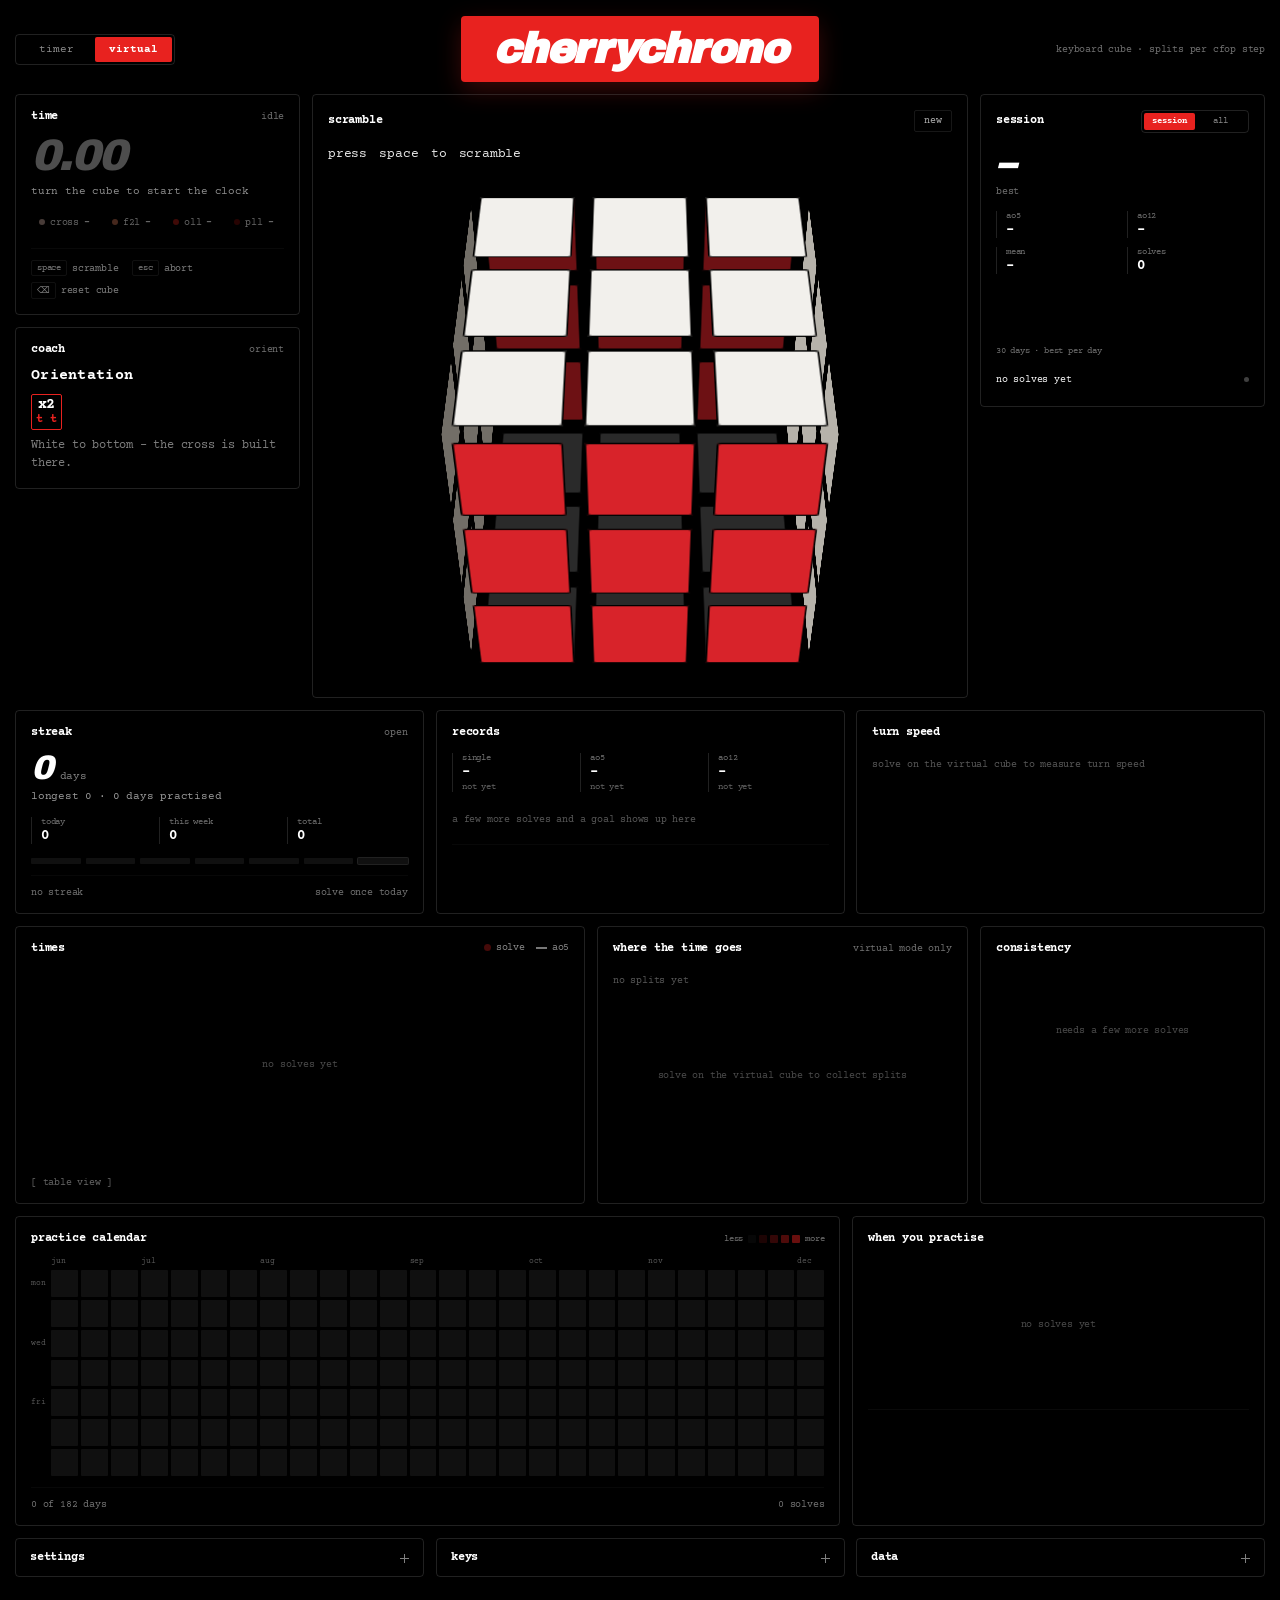
==== index.html @ 6064cbb6 "cherrychrono: timer mode, solve history and its own page Der Würfel wird zur eigenen Anwendung mit N" ====
<!DOCTYPE html>
<html lang="en">
<head>
<meta charset="utf-8">
<meta name="viewport" content="width=device-width, initial-scale=1, viewport-fit=cover">
<meta name="theme-color" content="#000000">
<meta name="apple-mobile-web-app-capable" content="yes">
<meta name="apple-mobile-web-app-status-bar-style" content="black-translucent">
<meta name="description" content="cherrychrono – a rubik's cube timer with a virtual cube, cfop splits and your solving history.">
<title>cherrychrono</title>

<!-- Roter Chip als Favicon: dasselbe Zeichen wie das Logo auf der Seite. -->
<link rel="icon" href="data:image/svg+xml,%3Csvg xmlns='http://www.w3.org/2000/svg' viewBox='0 0 32 32'%3E%3Crect width='32' height='32' rx='6' fill='%23e8221f'/%3E%3Ctext x='16' y='24' font-family='Arial Black,Arial' font-size='22' font-style='italic' font-weight='900' fill='%23fff' text-anchor='middle'%3Ec%3C/text%3E%3C/svg%3E">

<link rel="preconnect" href="https://fonts.googleapis.com">
<link rel="preconnect" href="https://fonts.gstatic.com" crossorigin>
<link href="https://fonts.googleapis.com/css2?family=Courier+Prime:wght@400;700&family=Archivo+Black&display=swap" rel="stylesheet">
<link rel="stylesheet" href="./cube.css">

<style>
  /*
   * Die Seite gibt nur Untergrund, Schrift und den Akzent vor – alles Weitere
   * bringt cube.css mit. Genau diese drei Werte erbt die App auch dort, wo sie
   * eingebettet läuft; sie ist deshalb hier nicht anders gebaut als dort.
   */
  html, body { margin: 0; padding: 0; min-height: 100%; }

  body {
    background: #000;
    color: #fff;
    font-family: 'Courier Prime', 'Courier New', Courier, monospace;
    font-size: 13px;
    letter-spacing: -0.2px;
    -webkit-font-smoothing: antialiased;
    --accent: #e8221f;
    display: flex;
    justify-content: center;
    padding: 16px 15px 40px;
  }

  #cherrychrono { width: min(1280px, 100%); }

  ::-webkit-scrollbar { width: 4px; height: 4px; }
  ::-webkit-scrollbar-track { background: transparent; }
  ::-webkit-scrollbar-thumb { background: #333; }
</style>
</head>
<body>
  <div id="cherrychrono"></div>

  <script type="module" src="./js/embed.js"></script>
  <script type="module">
    window.CubeApp.mount(document.getElementById('cherrychrono'));
  </script>
</body>
</html>
---- cube.css ----
/*
 * cube.css – Styles für cherrychrono, den eingebetteten Würfel-Timer.
 *
 * Die Bildsprache ist die des Dashboards und damit die von milxn.de: schwarz
 * oder weiss, Courier Prime, ein einziges Rot als Akzent, durchgehend
 * kleingeschriebene Beschriftungen, Zahlen in Archivo Black kursiv, und alles
 * sitzt in Tafeln mit einem Haarstrich als Rahmen. Bewegung gibt es reichlich,
 * aber nur beim Erscheinen und beim Wechsel – nichts zappelt dauerhaft.
 *
 * Alle Selektoren sind mit `cb-` präfixiert, alle Variablen mit `--cb-`.
 * Schriftfamilie und Textfarbe werden für den Fliesstext bewusst NICHT gesetzt,
 * sondern von der Seite geerbt.
 *
 * Wichtig ist die durchgehende Kette aus `transform-style: preserve-3d`:
 * .cb-scene → .cb-cube → .cb-cubie → .cb-facelet. Bricht sie an einer Stelle
 * ab, flacht der Browser die Kindelemente auf eine Ebene ab und der Würfel
 * zerfällt.
 *
 * --cb-cubie / --cb-half / --cb-size / --cb-body setzt cubeRenderer.js.
 * Die data-Attribute am .cb-app steuern das Aussehen (siehe embed.js):
 *   data-mode   = virtual | timer
 *   data-scheme = minimal | classic
 *   data-view   = solid | ghost | hints
 *   data-camera = angled | front
 *   data-theme  = dark | light   (gemessen, nicht eingestellt)
 *   data-state  = idle | scrambling | ready | holding | solving | solved
 */

.cb-app {
  --cb-scale: 1;
  --cb-hint-gap: 92px;   /* Abstand der versetzten Tafeln zur Würfelfläche */

  /*
   * Linien und Flächen als neutrales Grau mit Deckkraft statt als feste Farbe:
   * derselbe Wert trägt dadurch auf schwarzem wie auf weissem Grund, und die
   * einbettende Seite darf ihr Thema umschalten, ohne dass hier etwas nachzieht.
   */
  --cb-line: rgba(128, 128, 128, 0.26);
  --cb-line-soft: rgba(128, 128, 128, 0.14);
  --cb-fill: rgba(128, 128, 128, 0.12);
  --cb-bar: color-mix(in srgb, var(--cb-accent) 55%, transparent);

  --cb-display: 'Archivo Black', 'Arial Black', Impact, sans-serif;
  --cb-radius: 4px;      /* der Radius des Logo-Chips, überall derselbe */
  --cb-gap: 12px;

  text-align: left;
  user-select: none;

  /*
   * Bezug für die Abfragen weiter unten. Es zählt die Breite, die die
   * einbettende Seite hergibt – nicht die des Fensters. Derselbe Würfel steht
   * mal in einer schmalen Spalte und mal über die ganze Seite.
   */
  container-type: inline-size;
}

/*
 * Akzent und die Rampe der Abschnitte – cross · f2l · oll · pll, hell nach
 * dunkel. EINE Farbe in vier Stufen, weil die vier Abschnitte eine feste
 * Reihenfolge haben; vier verschiedene Farben würden behaupten, sie wären
 * gleichrangig.
 *
 * Je Untergrund eigene Stufen: die Rampe muss sich innerhalb ihrer vier
 * Schritte unterscheiden UND vom Grund abheben. Auf Schwarz geht das nach oben
 * (hell), auf Weiss nach unten (dunkel); dieselben vier Werte für beides gibt
 * es nicht. Welcher Fall vorliegt, misst embed.js an der geerbten Schriftfarbe.
 *
 * Der Tooltip steht ausserhalb von .cb-app (siehe unten) und braucht dieselben
 * Werte – deshalb hier gemeinsam, statt sie zweimal zu notieren.
 */
.cb-app, .cb-tip {
  --cb-accent: var(--accent, #e8221f);
  --cb-p0: #ffd6c9;
  --cb-p1: #fb8f68;
  --cb-p2: #e5231a;
  --cb-p3: #8a0d0a;
}

.cb-app[data-theme="light"], .cb-tip[data-theme="light"] {
  --cb-p0: #fca07f;
  --cb-p1: #ee4a2c;
  --cb-p2: #ab120d;
  --cb-p3: #4f0b09;

  /* Auf Weiss trägt dieselbe Deckkraft weniger – der Balken darf kräftiger. */
  --cb-bar: color-mix(in srgb, var(--cb-accent) 78%, transparent);
}

.cb-app *,
.cb-app *::before,
.cb-app *::after { box-sizing: border-box; }

/* ── Bewegung ───────────────────────────────────────────────────────────
 *
 * Zwei Sorten: Tafeln kippen beim Erscheinen einmal herein (gestaffelt über
 * `--i`), Daten wachsen aus der Grundlinie hoch. Beides läuft genau einmal.
 * Dauerhaft bewegt sich nur der Würfel im Leerlauf – und der ist das Motiv.
 */
@keyframes cbPanelIn {
  from { opacity: 0; transform: rotateX(-18deg) translateY(24px) scale(0.96); }
  to   { opacity: 1; transform: rotateX(0deg) translateY(0) scale(1); }
}
@keyframes cbFadeUp { from { opacity: 0; transform: translateY(8px); } to { opacity: 1; transform: none; } }
@keyframes cbRowIn  { from { opacity: 0; transform: translateX(-10px); } to { opacity: 1; transform: none; } }
@keyframes cbRise   { from { transform: scaleY(0); } to { transform: scaleY(1); } }
@keyframes cbDraw   { from { stroke-dashoffset: 1; } to { stroke-dashoffset: 0; } }
@keyframes cbPop    { 0% { transform: scale(1); } 35% { transform: scale(1.09); } 100% { transform: scale(1); } }
@keyframes cbPulse  { 0%, 100% { opacity: 1; } 50% { opacity: 0.45; } }
@keyframes cbFlash  { 0%, 100% { color: inherit; } 30% { color: var(--cb-accent); } }
@keyframes cbCheer {
  0%   { transform: rotateY(0deg) scale(1); }
  55%  { transform: rotateY(200deg) scale(1.06); }
  100% { transform: rotateY(360deg) scale(1); }
}
@keyframes cbFoldIn { from { opacity: 0; transform: translateY(-6px); } to { opacity: 1; transform: none; } }
@keyframes cbFloatLogo { 0%, 100% { transform: translateY(0); } 50% { transform: translateY(-6px); } }
@keyframes cbSpin { from { transform: rotateY(0deg); } to { transform: rotateY(360deg); } }

/* ── Tafeln ─────────────────────────────────────────────────────────── */

.cb-panel {
  border: 1px solid var(--cb-line);
  border-radius: var(--cb-radius);
  padding: 15px;
  min-width: 0;
  transform-style: preserve-3d;
  animation: cbPanelIn 0.5s cubic-bezier(0.2, 0.8, 0.2, 1) both;
  animation-delay: calc(var(--i, 0) * 60ms);
}

.cb-panel-head {
  display: flex;
  align-items: baseline;
  justify-content: space-between;
  gap: 10px;
  margin-bottom: 12px;
  text-transform: lowercase;
}

.cb-panel-head .h { font-size: 12px; font-weight: 700; }
.cb-panel-head .s { font-size: 10px; opacity: 0.45; text-align: right; }

.cb-grid { display: grid; gap: var(--cb-gap); }

/* ── Kopfzeile: Moduswahl ───────────────────────────────────────────── */

/*
 * Drei Bereiche: Umschalter links, Logo mittig, Notiz rechts. Als Raster mit
 * drei gleich breiten Spalten und nicht als `space-between`, denn nur so steht
 * das Logo in der MITTE DER SEITE und nicht in der Mitte des Restplatzes –
 * links und rechts sind verschieden breit.
 */
.cb-top {
  display: grid;
  grid-template-columns: 1fr auto 1fr;
  align-items: center;
  gap: 12px;
  margin-bottom: var(--cb-gap);
  animation: cbFadeUp 0.45s ease both;
}

.cb-top > .cb-switch { justify-self: start; }

.cb-top-meta {
  justify-self: end;
  text-align: right;
  font-size: 10px;
  opacity: 0.45;
  text-transform: lowercase;
}

/* ── Logo ───────────────────────────────────────────────────────────────
 *
 * Eins zu eins der Chip von milxn.de: dasselbe Rot, dieselbe Rundung, dasselbe
 * Schweben, dieselbe Neigung unter der Maus. Nur die Schriftgrösse darf
 * schrumpfen – "cherrychrono" ist gut doppelt so lang wie "milxn" und wäre
 * sonst auf dem Handy breiter als der Bildschirm.
 */
.cb-logo {
  justify-self: center;
  background: var(--cb-accent);
  border-radius: 4px;
  padding: 12px 32px;
  box-shadow: 0 8px 24px rgba(232, 34, 31, 0.25);
  transform-style: preserve-3d;
  perspective: 600px;
  transition: transform 0.15s ease-out;
  cursor: pointer;
  user-select: none;
  animation: cbFloatLogo 4.5s ease-in-out infinite;
}

.cb-logo span {
  display: inline-block;
  color: #ffffff;
  font-family: var(--cb-display);
  font-size: clamp(22px, 4.6cqw, 42px);
  font-weight: 900;
  font-style: italic;
  letter-spacing: -0.03em;
  line-height: 1;
  text-transform: lowercase;
}

/*
 * Schmal wandert das Logo in die erste Zeile und bekommt sie für sich – der
 * Umschalter darunter. Nebeneinander bliebe für den Chip so wenig Platz, dass
 * er auf Kleinstschrift schrumpfen müsste.
 */
@container (max-width: 520px) {
  .cb-top { grid-template-columns: 1fr 1fr; }
  .cb-logo { grid-column: 1 / -1; grid-row: 1; padding: 10px 22px; }
  .cb-top > .cb-switch { grid-row: 2; }
  .cb-top-meta { grid-row: 2; }
}

/*
 * Der Umschalter. Der rote Balken liegt HINTER den Beschriftungen und fährt
 * beim Wechsel hinüber – die Bewegung sagt, dass es zwei Zustände desselben
 * Schalters sind und nicht zwei Knöpfe.
 */
.cb-switch {
  position: relative;
  display: grid;
  grid-auto-flow: column;
  grid-auto-columns: 1fr;
  border: 1px solid var(--cb-line);
  border-radius: var(--cb-radius);
  padding: 2px;
  isolation: isolate;
}

.cb-switch::before {
  content: "";
  position: absolute;
  z-index: -1;
  top: 2px;
  bottom: 2px;
  left: 2px;
  width: calc(50% - 2px);
  background: var(--cb-accent);
  border-radius: 2px;
  transition: transform 0.28s cubic-bezier(0.2, 0.8, 0.2, 1);
}

.cb-app[data-mode="virtual"] .cb-switch[data-key="mode"]::before,
.cb-app[data-scope="all"]    .cb-switch[data-key="scope"]::before {
  transform: translateX(100%);
}

.cb-switch button {
  font: inherit;
  font-size: 11px;
  line-height: 1;
  padding: 7px 14px;
  background: none;
  border: 0;
  color: inherit;
  cursor: pointer;
  text-transform: lowercase;
  opacity: 0.55;
  transition: opacity 0.2s ease, color 0.2s ease;
}

.cb-switch button[aria-pressed="true"] {
  opacity: 1;
  font-weight: 700;
  color: #fff;
}

.cb-switch-sm button { font-size: 9px; padding: 4px 8px; }

/* ── Grundriss ──────────────────────────────────────────────────────────
 *
 * Drei Bausteine: Bühne (`cb-main`), Trainer und die Seitenspalte mit Zeiten.
 * Schmal stehen sie untereinander, breit nebeneinander – und der Trainer
 * wandert dabei von unten nach links, weil er beim Lösen neben dem Würfel
 * stehen muss und nicht darunter.
 */
.cb-layout {
  display: grid;
  gap: var(--cb-gap);
  grid-template-columns: minmax(0, 1fr);
  grid-template-areas: "time" "main" "coach" "side";
}

.cb-timecard { grid-area: time; }
.cb-main  { grid-area: main; display: flex; flex-direction: column; }
.cb-side  { grid-area: side; }
.cb-coach { grid-area: coach; }

/*
 * Ab hier steht links die Spalte, auf die man beim Lösen schaut – Zeit oben,
 * Trainer darunter, Zahlen unten –, und rechts die Bühne über die volle Höhe.
 */
@container (min-width: 700px) {
  .cb-layout {
    grid-template-columns: minmax(230px, 1fr) minmax(0, 2fr);
    grid-template-areas:
      "time  main"
      "coach main"
      "side  main";
    grid-template-rows: auto auto 1fr;
    align-items: start;
  }
}

@container (min-width: 1040px) {
  .cb-layout {
    grid-template-columns: minmax(230px, 1fr) minmax(0, 2.3fr) minmax(240px, 1fr);
    grid-template-areas:
      "time  main side"
      "coach main side";
    grid-template-rows: auto 1fr;
  }
}

/*
 * Ohne Trainer bekommt die Zeit den Platz: im Timer-Modus ist sie das Motiv der
 * Seite, der Würfel darunter nur noch Vorschau des Scrambles.
 */
.cb-app[data-mode="timer"] .cb-layout,
.cb-app[data-coach="off"] .cb-layout {
  grid-template-columns: minmax(0, 1fr);
  grid-template-areas: "time" "main" "side";
}

@container (min-width: 700px) {
  .cb-app[data-mode="timer"] .cb-layout,
  .cb-app[data-coach="off"] .cb-layout {
    grid-template-columns: minmax(0, 2.4fr) minmax(240px, 1fr);
    grid-template-areas:
      "time side"
      "main side";
    grid-template-rows: auto 1fr;
  }
}

/* ── Diagramme und Klappbereiche ────────────────────────────────────── */

.cb-cards, .cb-charts, .cb-lower, .cb-folds { margin-top: var(--cb-gap); }

/* Wie die Dreierreihe auf dem Dashboard: umbrechen statt schrumpfen. */
.cb-cards { grid-template-columns: repeat(auto-fit, minmax(290px, 1fr)); }

@container (min-width: 620px) {
  .cb-charts { grid-template-columns: 1fr 1fr; }
  .cb-charts > :first-child { grid-column: 1 / -1; }
  .cb-lower  { grid-template-columns: 2fr 1fr; }
  .cb-folds  { grid-template-columns: repeat(3, 1fr); align-items: start; }
}

@container (min-width: 1040px) {
  .cb-charts { grid-template-columns: 2fr 1.3fr 1fr; }
  .cb-charts > :first-child { grid-column: auto; }
}

/* ── Scramble ───────────────────────────────────────────────────────── */

.cb-scramble {
  font-size: 13px;
  line-height: 1.6;
  word-spacing: 0.35em;
  min-height: 2.6em;
  opacity: 0.9;
}

/* Beim Mischen tritt der Scramble zurück – er gilt ja noch nicht. */
.cb-app[data-state="scrambling"] .cb-scramble { opacity: 0.4; }

.cb-mini {
  font: inherit;
  font-size: 10px;
  line-height: 1;
  padding: 5px 9px;
  background: transparent;
  color: inherit;
  border: 1px solid var(--cb-line);
  border-radius: 2px;
  cursor: pointer;
  text-transform: lowercase;
  opacity: 0.7;
  transition: opacity 0.15s ease, border-color 0.15s ease, color 0.15s ease, transform 0.15s ease;
}

.cb-mini:hover { opacity: 1; color: var(--cb-accent); border-color: var(--cb-accent); }
.cb-mini:active { transform: translateY(1px); }
.cb-mini[aria-pressed="true"] {
  background: var(--cb-accent);
  border-color: var(--cb-accent);
  color: #fff;
  opacity: 1;
}
.cb-mini.cb-danger:hover { color: #fff; background: var(--cb-accent); }
.cb-mini[data-armed] { background: var(--cb-accent); border-color: var(--cb-accent); color: #fff; opacity: 1; }

/* ── Die Zeit ───────────────────────────────────────────────────────────
 *
 * Die Anzeigefläche der Stoppuhr. Im Timer-Modus ist sie das Motiv der Seite
 * und entsprechend gross; im Virtual-Modus steht der Würfel im Mittelpunkt und
 * die Zahl tritt zurück.
 */
/* Die Karte ist im Timer-Modus zugleich die Fläche, die man antippt. */
.cb-timecard { touch-action: manipulation; }

.cb-time {
  font-family: var(--cb-display);
  font-style: italic;
  font-size: clamp(32px, 4.2cqw, 44px);
  letter-spacing: -0.045em;
  line-height: 0.95;
  font-variant-numeric: tabular-nums;
  transition: color 0.15s ease, opacity 0.15s ease;
}

/*
 * Im Timer-Modus läuft die Karte über die ganze Hauptspalte – dort darf die
 * Zahl so gross werden, wie man sie aus zwei Metern Abstand noch liest, und
 * alles steht mittig wie an jedem Timer, den man kennt.
 */
.cb-app[data-mode="timer"] .cb-time { font-size: clamp(64px, 15cqw, 124px); }
.cb-app[data-mode="timer"] .cb-scramble { font-size: 15px; }
.cb-app[data-mode="timer"] .cb-timecard,
.cb-app[data-mode="timer"] .cb-main { text-align: center; }
.cb-app[data-mode="timer"] .cb-binds { justify-content: center; }

.cb-app[data-state="idle"] .cb-time,
.cb-app[data-state="scrambling"] .cb-time { opacity: 0.3; }
.cb-app[data-state="ready"] .cb-time      { opacity: 0.55; }

/*
 * Gedrückt ist rot. Ohne Wartezeit und ohne Zwischenstufe: die Farbe IST die
 * Rückmeldung, dass der nächste Versuch am Finger hängt.
 */
.cb-app[data-state="holding"] .cb-time {
  color: var(--cb-accent);
  animation: cbPulse 1.1s ease-in-out infinite;
}

.cb-app[data-state="solved"] .cb-time {
  color: var(--cb-accent);
  animation: cbPop 0.45s cubic-bezier(0.2, 0.8, 0.2, 1);
}

.cb-hint {
  font-size: 11px;
  opacity: 0.55;
  min-height: 1.4em;
  margin-top: 8px;
  text-transform: lowercase;
}

/* Die feste Tastenliste. Sie steht unten in der Karte und ändert sich nur mit
   dem Modus – deshalb darf sie ruhig bleiben und muss nicht auffallen. */
.cb-binds {
  display: flex;
  flex-wrap: wrap;
  gap: 6px 14px;
  margin-top: 14px;
  padding-top: 11px;
  border-top: 1px solid var(--cb-line-soft);
  font-size: 10px;
  opacity: 0.5;
  text-transform: lowercase;
}

.cb-binds span { display: flex; align-items: center; gap: 5px; }

.cb-binds kbd {
  font-family: inherit;
  font-size: 9px;
  padding: 2px 5px;
  border: 1px solid var(--cb-line);
  border-radius: 2px;
}

/*
 * Der Fortschritt eines laufenden Versuchs: dieselben vier Abschnitte, die
 * hinterher im Diagramm stehen, nur live. Erledigte tragen ihre Zwischenzeit,
 * der laufende ist rot umrandet.
 */
.cb-phase-strip {
  display: flex;
  flex-wrap: wrap;
  justify-content: center;
  gap: 6px;
  margin-top: 10px;
  min-height: 24px;
}

.cb-phase-strip:empty { display: none; }

/* In der schmalen Zeit-Karte stehen die vier Abschnitte untereinander statt
   nebeneinander – sonst bricht jeder Eintrag für sich um. */
.cb-app[data-mode="virtual"] .cb-phase-strip { justify-content: flex-start; }

.cb-phase-strip span {
  display: flex;
  align-items: center;
  gap: 5px;
  font-size: 10px;
  padding: 3px 7px;
  border: 1px solid transparent;
  border-radius: 2px;
  opacity: 0.4;
  text-transform: lowercase;
  transition: opacity 0.2s ease, border-color 0.2s ease;
}

.cb-phase-strip span i {
  width: 6px; height: 6px; border-radius: 50%;
  display: block; flex: none; opacity: 0.7;
}

.cb-phase-strip span b { font-weight: 700; font-variant-numeric: tabular-nums; }
.cb-phase-strip span[data-done] { opacity: 0.85; }
.cb-phase-strip span[data-done] i { opacity: 1; }
.cb-phase-strip span[data-active] {
  opacity: 1;
  border-color: var(--cb-accent);
  animation: cbFadeUp 0.25s ease both;
}

/* ── 3D-Bühne ───────────────────────────────────────────────────────── */
.cb-stage {
  display: flex;
  align-items: center;
  justify-content: center;
  height: calc(var(--cb-size) * 1.55 * var(--cb-scale));
  perspective: 1500px;
  perspective-origin: 50% 45%;
}

.cb-scene {
  position: relative;
  width: var(--cb-size);
  height: var(--cb-size);
  transform-style: preserve-3d;
  /* Die "Kamera". Beide Winkel kommen aus data-camera am .cb-app. */
  transform: scale(var(--cb-scale)) rotateX(var(--cb-tilt)) rotateY(var(--cb-turn));
}

/*
 * Blickwinkel. Voreinstellung "angled": von schräg oben rechts auf U, F und R –
 * die Ansicht, die alle drei Seiten gleich gut zeigt.
 */
.cb-app {
  --cb-tilt: -26deg;   /* Neigung: wie weit von oben */
  --cb-turn: -34deg;   /* Drehung: wie weit von der Seite */
}

/*
 * Vor dem Lösen dreht sich der Würfel einmal ganz um sich selbst: man sieht
 * alle sechs Seiten, ohne etwas zu drücken. Das ist der Moment, in dem der
 * Scramble noch gelesen wird.
 *
 * Mit dem ersten Zug ist Schluss – und zwar sofort, nicht ausklingend: der
 * Würfel steht damit in derselben Sekunde wieder gerade, in der gelöst wird.
 * Das muss so sein, denn in halber Drehung läge nicht mehr rechts, was die
 * R-Taste dreht.
 *
 * Die Drehung sitzt auf `.cb-cube`, weil der Renderer seine Transforms auf die
 * `.cb-cubie`-Kinder schreibt (cubeRenderer.js) und diese Ebene nie anfasst.
 */
.cb-app[data-state="idle"] .cb-cube,
.cb-app[data-state="scrambling"] .cb-cube,
.cb-app[data-state="ready"] .cb-cube {
  animation: cbSpin 28s linear infinite;
}

.cb-app[data-state="solved"] .cb-cube {
  animation: cbCheer 1.1s cubic-bezier(0.3, 0.7, 0.3, 1);
}

/*
 * ── Kamera "front": der Würfel, wie man ihn in der Hand hält ──────────
 *
 * Genau auf die Kante zwischen U und F geschaut: 45° von oben, ohne jede
 * seitliche Drehung. Beide Seiten stehen dadurch im selben Winkel zum
 * Betrachter und sind gleich gut zu lesen.
 *
 * `--cb-turn: 0` heisst zugleich: L und R stehen exakt auf der Kante zum
 * Betrachter und sind nicht mehr zu sehen. Das ist so gewollt – wer die
 * Seiten braucht, nimmt "angled" oder schaltet "hints" dazu (das holt L, D und
 * B als versetzte Tafeln heraus; nur R bleibt in dieser Ansicht verdeckt).
 */
.cb-app[data-camera="front"] {
  --cb-tilt: -45deg;
  --cb-turn: 0deg;
}

/*
 * Geradeaus betrachtet muss die Tiefe allein aus der Perspektive kommen – es
 * gibt ja keinen Schrägblick mehr, der sie zeigt. Der kurze Abstand staucht die
 * hintere Kante sichtbar gegenüber der vorderen und macht daraus wieder einen
 * Körper statt zweier flacher Tafeln.
 *
 * Warum so viel kürzer als die 1500px der Schrägansicht: `scale()` ist zweiter
 * Dimension und lässt die Tiefe des Würfels unberührt. Er wird also breiter und
 * höher, bleibt aber 192px tief – je grösser er skaliert wird, desto schwächer
 * wirkt dieselbe Perspektive. Die Verkürzung muss das ausgleichen.
 */
.cb-app[data-camera="front"] .cb-stage {
  perspective: 850px;

  /*
   * Passgenau zur echten Höhe: bei 45° Neigung ist der Würfel 1,41 mal so hoch
   * wie breit, nicht so hoch wie die Diagonale der Schrägansicht. Das gilt in
   * JEDER Breite – "front" ist die Voreinstellung, und ohne diese Zeile
   * schnitte die Karte auf schmalen Fenstern unten ab.
   */
  height: calc(var(--cb-size) * 1.5 * var(--cb-scale));
}

.cb-cube {
  position: absolute;
  inset: 0;
  transform-style: preserve-3d;
}

/*
 * Ein Cubie. Es wird über left/top + negative Margins am Würfelmittelpunkt
 * ausgerichtet – bewusst NICHT über translate(-50%,-50%), weil `transform`
 * komplett von cubeRenderer.js gesetzt wird.
 */
.cb-cubie {
  position: absolute;
  left: 50%;
  top: 50%;
  margin-left: calc(var(--cb-half) * -1);
  margin-top: calc(var(--cb-half) * -1);
  width: var(--cb-cubie);
  height: var(--cb-cubie);
  transform-style: preserve-3d;
  will-change: transform;
}

.cb-facelet {
  position: absolute;
  inset: 0;
  background: var(--cb-body);
  /* Schliesst Haarrisse zwischen benachbarten Flächen. */
  box-shadow: 0 0 0 1px var(--cb-body);
  -webkit-backface-visibility: hidden;
  backface-visibility: hidden;
  -webkit-transform-style: preserve-3d;
  transform-style: preserve-3d;
}

/*
 * Der farbige Aufkleber – sein Rand erzeugt das schwarze Raster.
 * `--cb-inset` ist der Abstand zur Cubie-Kante und damit die Breite der
 * schwarzen Fuge; der "ghost"-Modus dreht ihn weiter auf.
 */
.cb-facelet > .cb-cap {
  position: absolute;
  inset: var(--cb-inset, 6px);
  border-radius: 4px;
  box-shadow: inset 0 0 0 1px #000;
  transition: opacity 0.2s ease;
  -webkit-transform: translateZ(0.5px);
  transform: translateZ(0.5px);
}

/* ── Modus "ghost": Körper unsichtbar, nur noch schwebende Flächen ──── */
.cb-app[data-view="ghost"] .cb-facelet {
  background: transparent;
  box-shadow: none;
}

/*
 * Die Sticker bleiben deckend. Der Durchblick entsteht allein dadurch, dass
 * der Würfelkörper fehlt: durch die Lücken zwischen den Kacheln sieht man die
 * Kanten und Flächen der dahinterliegenden Seiten.
 *
 * Die Fuge ist dabei schmaler als man denkt: nachgemessen belegt der Aufkleber
 * rund 84 % der Cubie-Fläche, also 5px Rand bei 64px Kante. Der Durchblick
 * kommt fast vollständig vom fehlenden Körper, nicht von breiten Lücken – mit
 * weiten Fugen zerfällt der Würfel optisch in Einzelplättchen.
 */
.cb-app[data-view="ghost"] {
  --cb-inset: 5px;
}

.cb-app[data-view="ghost"] .cb-cap {
  border-radius: 2px;
}

/* ── Modus "hints": versetzte Tafeln der verdeckten Seiten ──────────── */
.cb-hintface {
  position: absolute;
  inset: var(--cb-inset, 6px);
  display: none;
  border-radius: 4px;
  box-shadow: inset 0 0 0 1px #000;
  -webkit-backface-visibility: visible;
  backface-visibility: visible;
}

/* data-show setzt cubeRenderer.js für alle gerade abgewandten Seiten. */
.cb-app[data-view="hints"] .cb-hintface[data-show] { display: block; }

/* Die Tafeln brauchen ringsum Platz. */
.cb-app[data-view="hints"] { --cb-scale: 0.78; }
.cb-app[data-view="hints"] .cb-stage {
  height: calc(var(--cb-size) * 2.45 * var(--cb-scale));
}

/* ── Farbschemata ───────────────────────────────────────────────────── */

/* Reduziert, im Stil der Seite: schwarz / rot / weiss plus zwei Warmgrautöne.
   Die sechs Werte sind über die Helligkeit getrennt, nicht über den Farbton. */
.cb-app[data-scheme="minimal"] {
  --cb-U: #f2f0ec;
  --cb-D: #2a2a2a;
  --cb-F: #d8232a;
  --cb-B: #6d1114;
  --cb-R: #b6b2aa;
  --cb-L: #726e67;
}

/*
 * Klassisches Würfelschema, kräftig wie am Timer – die Voreinstellung.
 * Bewusst satter als die gedeckten WCA-Werte: auf schwarzem Grund und in der
 * Grösse, in der die Aufkleber hier stehen, muss die Farbe im Vorbeischauen
 * erkennbar sein, nicht erst beim Hinsehen.
 */
.cb-app[data-scheme="classic"] {
  --cb-U: #ffffff;
  --cb-D: #ffe600;
  --cb-F: #00c93c;
  --cb-B: #0a3bd8;
  --cb-R: #ee1414;
  --cb-L: #ff9500;
}

.cb-cap[data-face="U"], .cb-hintface[data-face="U"] { background: var(--cb-U); }
.cb-cap[data-face="D"], .cb-hintface[data-face="D"] { background: var(--cb-D); }
.cb-cap[data-face="F"], .cb-hintface[data-face="F"] { background: var(--cb-F); }
.cb-cap[data-face="B"], .cb-hintface[data-face="B"] { background: var(--cb-B); }
.cb-cap[data-face="R"], .cb-hintface[data-face="R"] { background: var(--cb-R); }
.cb-cap[data-face="L"], .cb-hintface[data-face="L"] { background: var(--cb-L); }

/* ── Seitenspalte: Bestzeit, Kacheln, Zeitenliste ───────────────────── */

/*
 * Die Bestzeit als eine grosse Zahl. Sie ist die Zahl, wegen der man wiederkommt
 * – alles andere daneben sind Kacheln in Lesegrösse.
 */
.cb-hero { margin-bottom: 14px; }

.cb-hero-v {
  font-family: var(--cb-display);
  font-style: italic;
  font-size: 40px;
  line-height: 0.9;
  letter-spacing: -0.05em;
  font-variant-numeric: tabular-nums;
}

.cb-app[data-pb] .cb-hero-v { animation: cbFlash 1.4s ease 2; }

.cb-hero-k { font-size: 10px; opacity: 0.45; margin-top: 5px; text-transform: lowercase; }

.cb-tiles {
  display: grid;
  grid-template-columns: repeat(2, 1fr);
  gap: 9px;
  margin-bottom: 14px;
}

.cb-tile { border-left: 1px solid var(--cb-line); padding-left: 9px; }
.cb-tile .k { font-size: 9px; opacity: 0.45; text-transform: lowercase; }
.cb-tile .v { font-size: 14px; font-weight: 700; font-variant-numeric: tabular-nums; margin-top: 1px; }

.cb-spark { width: 100%; height: 56px; display: block; overflow: visible; }

.cb-spark-key {
  display: flex;
  justify-content: space-between;
  gap: 8px;
  font-size: 9px;
  opacity: 0.45;
  text-transform: lowercase;
  margin: 2px 0 12px;
}

/* Ein schnellerer Schnitt ist die gute Richtung – deshalb trägt nur er den Akzent. */
.cb-trend { font-weight: 700; }
.cb-trend[data-dir="down"] { color: var(--cb-accent); opacity: 1; }

.cb-times {
  list-style: none;
  margin: 0;
  padding: 0;
  font-size: 11px;
}

.cb-times li {
  position: relative;
  display: flex;
  align-items: center;
  gap: 8px;
  padding: 6px 0;
  border-bottom: 1px solid var(--cb-line-soft);
  font-variant-numeric: tabular-nums;
}

/* Der jüngste Versuch steht oben und schiebt sich beim Eintragen herein. */
.cb-times li:first-child { animation: cbRowIn 0.3s cubic-bezier(0.2, 0.8, 0.2, 1) both; }

.cb-times .n { opacity: 0.4; min-width: 1.8em; }
.cb-times b { font-weight: 700; }

/* Die Bestzeit der Auswahl wird ausgezeichnet, nicht nur mitgezählt. */
.cb-times li[data-best] b { color: var(--cb-accent); }

/*
 * Woher die Zeit kommt, steht als Punkt am Zeilenende – im Timer-Modus gibt es
 * keine Zwischenzeiten, und das soll man der Zeile ansehen.
 */
.cb-times li::after {
  content: "";
  width: 5px; height: 5px; border-radius: 50%;
  margin-left: auto;
  flex: none;
  background: currentColor;
  opacity: 0.25;
}
.cb-times li[data-mode="virtual"]::after { background: var(--cb-accent); opacity: 0.8; }

/*
 * Strafen und Löschen liegen über dem rechten Rand der Zeile und erscheinen
 * erst beim Darüberfahren. Absolut gesetzt, weil sie sonst dauerhaft Platz
 * belegen würden – bei acht Zeilen wäre die halbe Spalte Knöpfe, die man fast
 * nie braucht.
 */
.cb-row-acts {
  position: absolute;
  right: 0;
  top: 50%;
  transform: translateY(-50%);
  display: flex;
  gap: 3px;
  opacity: 0;
  pointer-events: none;
  transition: opacity 0.15s ease;
}

.cb-times li:hover .cb-row-acts,
.cb-times li:focus-within .cb-row-acts { opacity: 1; pointer-events: auto; }

/* Der Herkunftspunkt weicht, solange die Knöpfe da sind. */
.cb-times li:hover::after,
.cb-times li:focus-within::after { opacity: 0; }

.cb-row-acts .cb-mini { padding: 3px 5px; font-size: 9px; }

.cb-empty {
  font-size: 10px;
  opacity: 0.35;
  padding: 8px 0;
  text-transform: lowercase;
  border: 0 !important;
}

/* ── Karteninhalt ───────────────────────────────────────────────────────
 *
 * Der Bauplan einer Karte auf dem Dashboard, Wert für Wert übernommen: grosse
 * Zahl, eine Zeile Erklärung darunter, drei Kacheln mit Haarstrich, ein Balken,
 * eine Fusszeile. Wer die eine Seite kennt, liest die andere ohne Umgewöhnung.
 */

.cb-big { display: flex; align-items: baseline; gap: 7px; }

.cb-big .v {
  font-family: var(--cb-display);
  font-style: italic;
  font-size: 34px;
  letter-spacing: -0.04em;
  line-height: 1;
  font-variant-numeric: tabular-nums;
}

.cb-big .u { font-size: 11px; opacity: 0.5; text-transform: lowercase; }

.cb-sub { font-size: 11px; opacity: 0.6; margin-top: 5px; text-transform: lowercase; }

.cb-stats {
  display: grid;
  grid-template-columns: repeat(3, 1fr);
  gap: 8px;
  margin: 14px 0;
}

.cb-stat { border-left: 1px solid var(--cb-line); padding-left: 9px; }
.cb-stat .k { font-size: 9px; opacity: 0.45; text-transform: lowercase; }
.cb-stat .v { font-size: 14px; font-weight: 700; margin-top: 1px; font-variant-numeric: tabular-nums; }
.cb-stat .n { font-size: 9px; opacity: 0.4; margin-top: 2px; text-transform: lowercase; }

.cb-vital-row {
  display: flex;
  justify-content: space-between;
  align-items: baseline;
  font-size: 11px;
  margin-bottom: 5px;
  text-transform: lowercase;
}

.cb-vital-row .k { opacity: 0.6; }
.cb-vital-row .v { font-weight: 700; }

.cb-meter { height: 5px; background: var(--cb-fill); border-radius: 1px; overflow: hidden; }

.cb-meter i {
  display: block;
  height: 100%;
  background: var(--cb-accent);
  transition: width 0.5s cubic-bezier(0.4, 0, 0.2, 1);
}

.cb-vital-foot {
  display: flex;
  justify-content: space-between;
  gap: 10px;
  font-size: 10px;
  opacity: 0.45;
  margin-top: 11px;
  padding-top: 11px;
  border-top: 1px solid var(--cb-line-soft);
  text-transform: lowercase;
}

/* ── Serie ──────────────────────────────────────────────────────────────
 *
 * Die letzten sieben Tage als Punkte, heute ganz rechts. Ein Blick genügt für
 * die Frage, die die grosse Zahl offenlässt: fehlt heute noch etwas?
 */
.cb-week { display: flex; gap: 5px; margin-top: 2px; }

.cb-week i {
  width: 100%;
  height: 6px;
  border-radius: 1px;
  background: var(--cb-fill);
}

.cb-week i[data-on] { background: var(--cb-accent); }
.cb-week i[data-today] { box-shadow: 0 0 0 1px var(--cb-line); }
.cb-week i[data-today][data-on] { box-shadow: 0 0 0 1px var(--cb-accent); }

/* ── Kalender ───────────────────────────────────────────────────────────
 *
 * Eine Spalte je Woche, eine Zeile je Wochentag – der Aufbau, den jeder von
 * GitHub kennt. Die Zellen sind `1fr` breit und quadratisch, dadurch passt der
 * Kalender in jede Kartenbreite, ohne dass etwas gerechnet werden müsste.
 */
/*
 * Zwei Spalten, zwei Zeilen: oben rechts die Monate, unten links die
 * Wochentage, unten rechts der Kalender. Als EIN Raster und nicht als
 * ineinandergeschachtelte Kästen – nur so stehen die Wochentage garantiert auf
 * der Höhe ihrer Zeile, ohne dass irgendwo eine Höhe nachgerechnet wird.
 */
.cb-heat-wrap {
  display: grid;
  grid-template-columns: auto minmax(0, 1fr);
  gap: 0 6px;
}

/* Der Zwischenbehälter verschwindet aus dem Raster, seine Kinder rücken auf. */
.cb-heat-body { display: contents; }

.cb-heat-months { grid-column: 2; grid-row: 1; }

.cb-heat-days {
  grid-column: 1;
  grid-row: 2;
  display: grid;
  grid-template-rows: repeat(7, 1fr);
  gap: 3px;                 /* dieselbe Fuge wie der Kalender – sonst driften
                               die Beschriftungen über sieben Zeilen weg */
  font-size: 8px;
  opacity: 0.35;
  text-transform: lowercase;
}

.cb-heat-days span { display: flex; align-items: center; }

/* mon · wed · fri stehen in Zeile 1, 3 und 5 – die übrigen bleiben leer. */
.cb-heat-days span:nth-child(1) { grid-row: 1; }
.cb-heat-days span:nth-child(2) { grid-row: 3; }
.cb-heat-days span:nth-child(3) { grid-row: 5; }

.cb-heat { grid-column: 2; grid-row: 2; }

.cb-heat-months {
  display: grid;
  grid-template-columns: repeat(var(--cb-weeks, 26), 1fr);
  gap: 3px;
  font-size: 8px;
  opacity: 0.35;
  margin-bottom: 4px;
  text-transform: lowercase;
}

/* Das Kürzel darf über die Nachbarspalten hinausragen, sonst wäre es
   abgeschnitten – eine Spalte ist schmaler als drei Buchstaben. */
.cb-heat-months span { white-space: nowrap; overflow: visible; }

.cb-heat {
  display: grid;
  grid-template-rows: repeat(7, 1fr);
  grid-auto-flow: column;
  grid-auto-columns: minmax(0, 1fr);
  gap: 3px;
}

.cb-heat i {
  aspect-ratio: 1;
  border-radius: 1px;
  background: var(--cb-fill);
  animation: cbFadeUp 0.4s ease both;
}

.cb-heat i[data-empty] { background: none; }
.cb-heat i[data-level="1"] { background: color-mix(in srgb, var(--cb-accent) 28%, transparent); }
.cb-heat i[data-level="2"] { background: color-mix(in srgb, var(--cb-accent) 50%, transparent); }
.cb-heat i[data-level="3"] { background: color-mix(in srgb, var(--cb-accent) 75%, transparent); }
.cb-heat i[data-level="4"] { background: var(--cb-accent); }

.cb-heat-key {
  display: flex;
  align-items: center;
  gap: 3px;
  font-size: 9px;
  opacity: 0.45;
  text-transform: lowercase;
}

.cb-heat-key i { width: 8px; height: 8px; border-radius: 1px; background: var(--cb-fill); }
.cb-heat-key i[data-level="1"] { background: color-mix(in srgb, var(--cb-accent) 28%, transparent); }
.cb-heat-key i[data-level="2"] { background: color-mix(in srgb, var(--cb-accent) 50%, transparent); }
.cb-heat-key i[data-level="3"] { background: color-mix(in srgb, var(--cb-accent) 75%, transparent); }
.cb-heat-key i[data-level="4"] { background: var(--cb-accent); }
.cb-heat-key span:first-child { margin-right: 2px; }
.cb-heat-key span:last-child { margin-left: 2px; }

/* Der Tagesablauf in drei Zahlen, unter den 24 Balken. */
.cb-daypart {
  display: flex;
  justify-content: space-between;
  gap: 10px;
  margin-top: 12px;
  padding-top: 11px;
  border-top: 1px solid var(--cb-line-soft);
  font-size: 10px;
  opacity: 0.55;
  text-transform: lowercase;
}

.cb-daypart span { display: flex; gap: 5px; }
.cb-daypart b { font-weight: 700; opacity: 1; }

/* ── Diagramme ──────────────────────────────────────────────────────── */

.cb-scroll { overflow-x: auto; }

.cb-chart-times  { width: 100%; min-width: 320px; height: 200px; display: block; }
.cb-chart-phases { width: 100%; min-width: 300px; height: 168px; display: block; }
.cb-chart-dist   { width: 100%; min-width: 240px; height: 132px; display: block; }
.cb-chart-hours  { width: 100%; min-width: 260px; height: 140px; display: block; }
.cb-chart-tps    { margin-top: 14px; }

/* Die Balken wachsen aus der Grundlinie – deshalb der Ursprung unten. */
.cb-rise {
  transform-box: fill-box;
  transform-origin: bottom;
  animation: cbRise 0.45s cubic-bezier(0.2, 0.8, 0.2, 1) both;
}

/* `pathLength="1"` macht die Strichlänge unabhängig von der echten Länge. */
.cb-draw {
  stroke-dasharray: 1 1;
  animation: cbDraw 0.9s ease 0.25s both;
}

.cb-legend { display: flex; gap: 11px; }
.cb-legend span {
  display: flex; align-items: center; gap: 5px;
  font-size: 10px; opacity: 0.55; text-transform: lowercase;
}
.cb-legend .dot { width: 7px; height: 7px; border-radius: 50%; display: block; }
.cb-legend .dash { width: 11px; height: 2px; background: currentColor; display: block; opacity: 0.85; }

/*
 * Der Schnitt je Abschnitt als ein Balken. Die 2px Fuge zwischen den
 * Abschnitten ist kein Zierrat: zwei benachbarte Stufen derselben Rampe würden
 * sonst zu einer Fläche verschmelzen.
 */
.cb-stack { display: flex; height: 8px; gap: 2px; margin-bottom: 9px; }
.cb-stack i { display: block; border-radius: 1px; min-width: 2px; }

.cb-stack-key {
  display: flex;
  flex-wrap: wrap;
  gap: 6px 14px;
  font-size: 10px;
  margin-bottom: 14px;
  text-transform: lowercase;
}
.cb-stack-key span { display: flex; align-items: center; gap: 5px; opacity: 0.75; }
.cb-stack-key .dot { width: 7px; height: 7px; border-radius: 50%; display: block; }
.cb-stack-key b { font-weight: 700; font-variant-numeric: tabular-nums; }
.cb-stack-key em { font-style: normal; opacity: 0.5; }

/*
 * Der Tooltip hängt am Body, nicht in der Tafel: Tafeln tragen `transform` aus
 * der Einblendung, und ein `position: fixed` darin würde daran kleben statt am
 * Fenster. Er steht damit aber ausserhalb von .cb-app und erbt deren Variablen
 * nicht – Untergrund und Schriftfarbe kommen deshalb aus `data-theme`, das
 * charts.js beim Anzeigen mitgibt.
 */
.cb-tip {
  position: fixed;
  z-index: 90;
  pointer-events: none;
  min-width: 120px;
  padding: 8px 10px;
  border: 1px solid rgba(128, 128, 128, 0.35);
  border-radius: 4px;
  background: #0a0a0a;
  color: #fff;
  font-family: 'Courier Prime', 'Courier New', monospace;
  font-size: 10px;
  line-height: 1.5;
  text-transform: lowercase;
  box-shadow: 0 10px 30px rgba(0, 0, 0, 0.35);
  opacity: 0;
  visibility: hidden;
  transition: opacity 0.1s ease, visibility 0.1s ease;
}

.cb-tip[data-theme="light"] {
  background: #ffffff;
  color: #000000;
  box-shadow: 0 10px 30px rgba(0, 0, 0, 0.18);
}

.cb-tip.on { opacity: 1; visibility: visible; }
.cb-tip .t { opacity: 0.5; margin-bottom: 4px; font-size: 9px; }
.cb-tip .r { display: flex; align-items: center; gap: 6px; white-space: nowrap; }
.cb-tip .r b { font-weight: 700; margin-left: auto; padding-left: 14px; font-variant-numeric: tabular-nums; }
.cb-tip .dot { width: 7px; height: 7px; border-radius: 50%; display: block; flex: none; }

/* Die Tabelle unter dem Diagramm: dieselben Zahlen zum Nachlesen und Kopieren. */
.cb-table-fold summary {
  cursor: pointer;
  font-size: 10px;
  opacity: 0.4;
  margin-top: 10px;
  text-transform: lowercase;
  list-style: none;
}
.cb-table-fold summary::-webkit-details-marker { display: none; }
.cb-table-fold summary::before { content: "[ "; }
.cb-table-fold summary::after { content: " ]"; }
.cb-table-fold summary:hover { opacity: 1; color: var(--cb-accent); }
.cb-table-fold[open] .cb-table-times { animation: cbFoldIn 0.3s ease both; }

.cb-table-times { max-height: 220px; overflow: auto; margin-top: 8px; }
.cb-table-times table { width: 100%; border-collapse: collapse; font-size: 10px; }
.cb-table-times th, .cb-table-times td {
  text-align: right; padding: 3px 6px;
  border-bottom: 1px solid var(--cb-line-soft);
  font-variant-numeric: tabular-nums;
}
.cb-table-times th { opacity: 0.5; font-weight: 400; text-transform: lowercase; }
.cb-table-times th:first-child, .cb-table-times td:first-child { text-align: left; }

/* ── Coach ──────────────────────────────────────────────────────────────
 *
 * Alles im Trainer hängt an DIESER Schriftgrösse – die Beschriftungen ebenso
 * wie das Bild der letzten Ebene, die aufgeklappten Steine und die Zugliste.
 * Sie sind darum durchgehend in `em` notiert und nicht in Pixeln: wer den
 * Trainer grösser oder kleiner haben will, dreht hier eine Zahl, und das Panel
 * wächst als Ganzes mit, statt dass Text und Diagramme auseinanderlaufen.
 */
.cb-coach {
  font-size: 14px;
  text-align: left;
}

/* Ausgeblendet, aber der Platz bleibt: sonst springt der Würfel bei jedem
   Schrittwechsel um die Breite des Trainers zur Seite. */
.cb-coach[hidden] { display: block; visibility: hidden; min-height: 180px; }

/* Ganz weg dagegen, wenn es den Trainer gar nicht geben soll – sonst landet er
   als heimatloser Bereich in einer eigenen Rasterzeile. */
.cb-app[data-coach="off"] .cb-coach,
.cb-app[data-mode="timer"] .cb-coach { display: none; }

.cb-coach-stage {
  display: flex;
  align-items: baseline;
  justify-content: space-between;
  gap: 0.5em;
  font-size: 1.05em;
  letter-spacing: 0.02em;
  margin-bottom: 0.7em;
}

.cb-coach-stage b { font-weight: 700; }

/* Der Formname ("Sune", "T-Perm") – zweitrangig, aber er ist der Merkanker. */
.cb-coach-stage span {
  font-size: 0.85em;
  opacity: 0.5;
}

/* ── Bild der letzten Ebene (OLL / PLL) ─────────────────────────────────
 *
 * Aufbau wie auf einem Algorithmenblatt: die Deckfläche als 3×3, ringsum
 * schmale Streifen für die Seitenaufkleber. Die vier Ecken des 5×5-Rasters
 * bleiben leer.
 *
 * OLL bekommt vom Solver nur dort eine Farbe, wo die Deckfarbe schon oben
 * liegt – der Rest bleibt dunkel und man sieht die Form. PLL bekommt die
 * Deckfläche geschlossen und ringsum die echten Farben; daran liest man ab,
 * welcher Fall vorliegt.
 */
.cb-coach-diagram {
  display: flex;
  justify-content: center;
  margin-bottom: 0.85em;
}

.cb-coach-diagram:empty { display: none; }

.cb-ll {
  display: grid;
  grid-template-columns: 0.45em repeat(3, 1.6em) 0.45em;
  grid-template-rows: 0.45em repeat(3, 1.6em) 0.45em;
  gap: 0.15em;
}

.cb-ll i {
  border-radius: 1px;
  background: transparent;
}

/*
 * Ein belegtes Feld bekommt einen neutralen Ring nach aussen. Das ist keine
 * Zierde: die Deckfarbe ist im Schema "minimal" fast schwarz, ein reines
 * Farbfeld wäre auf dunklem Grund unsichtbar. Der Ring macht "hier liegt
 * etwas" unabhängig davon lesbar, welche Farbe das Schema gerade vergibt.
 */
.cb-ll i[data-face] { box-shadow: 0 0 0 1px rgba(128, 128, 128, 0.5); }

/* Ein leeres Feld der Deckfläche ist hohl – ein leerer Streifen ist gar nichts. */
.cb-ll i[data-kind="top"]:not([data-face]) {
  box-shadow: inset 0 0 0 1px rgba(128, 128, 128, 0.22);
}

.cb-ll i[data-face="U"] { background: var(--cb-U); }
.cb-ll i[data-face="D"] { background: var(--cb-D); }
.cb-ll i[data-face="F"] { background: var(--cb-F); }
.cb-ll i[data-face="B"] { background: var(--cb-B); }
.cb-ll i[data-face="R"] { background: var(--cb-R); }
.cb-ll i[data-face="L"] { background: var(--cb-L); }

/* ── Die Steine, um die es gerade geht ──────────────────────────────────
 *
 * Der Algorithmus allein sagt nicht, WORAN man arbeitet. Deshalb stehen die
 * beiden Steine darüber – aufgeklappt, in ihren echten Farben, mit ihrem
 * Fundort. Die Farbfelder kommen aus denselben CSS-Variablen wie die Aufkleber
 * am Würfel, das Schema gilt also automatisch auch hier.
 */
.cb-coach-pieces {
  display: flex;
  flex-direction: column;
  gap: 0.5em;
  margin-bottom: 0.7em;
}

.cb-coach-pieces:empty { display: none; }

.cb-coach-pieces figure {
  display: flex;
  align-items: center;
  gap: 0.6em;
  margin: 0;
  padding-left: 0.5em;
  border-left: 2px solid var(--cb-accent);
  transition: opacity 0.15s ease, border-color 0.15s ease;
}

/*
 * Ein Stein, der schon sitzt, bleibt sichtbar – aber zurückgenommen. Beim
 * Einsetzen eines Paars sieht man so, welche Hälfte noch fehlt.
 */
.cb-coach-pieces figure[data-where="placed"] {
  border-left-color: var(--cb-line);
  opacity: 0.4;
}

/*
 * Aufgeklappter Stein. Die Ecke füllt drei Zellen und wird dadurch von selbst
 * L-förmig, die Kante zwei – ohne Sonderfall im JavaScript.
 */
.cb-piece {
  display: grid;
  grid-template-columns: repeat(2, 1em);
  grid-auto-rows: 1em;
  gap: 0.15em;
  flex: none;
}

.cb-piece i {
  border-radius: 2px;
  box-shadow: inset 0 0 0 1px rgba(0, 0, 0, 0.35);
}

.cb-piece i[data-face="U"] { background: var(--cb-U); }
.cb-piece i[data-face="D"] { background: var(--cb-D); }
.cb-piece i[data-face="F"] { background: var(--cb-F); }
.cb-piece i[data-face="B"] { background: var(--cb-B); }
.cb-piece i[data-face="R"] { background: var(--cb-R); }
.cb-piece i[data-face="L"] { background: var(--cb-L); }

.cb-coach-pieces figcaption {
  font-size: 0.85em;
  line-height: 1.4;
}

.cb-coach-pieces figcaption span {
  display: block;
  opacity: 0.5;
}

/*
 * Ein Listeneintrag je Zug: oben die Notation, darunter die Taste. Die
 * Ausrichtung untereinander ist der ganze Zweck – so lernt man beim Ablesen
 * des Algorithmus die Belegung mit.
 */
.cb-coach-moves {
  display: flex;
  flex-wrap: wrap;
  gap: 0.3em;
  list-style: none;
  margin: 0;
  padding: 0;
  min-height: 2.4em;
}

.cb-coach-moves li {
  display: flex;
  flex-direction: column;
  align-items: center;
  gap: 0.1em;
  min-width: 1.6em;
  padding: 0.2em 0.3em;
  border: 1px solid transparent;
  border-radius: 2px;
  transition: opacity 0.15s ease, border-color 0.15s ease;
}

.cb-coach-moves b {
  font-size: 1.05em;
  font-weight: 700;
  line-height: 1;
}

.cb-coach-moves span {
  font-size: 0.85em;
  line-height: 1;
  opacity: 0.55;
}

.cb-coach-moves em { font-style: normal; }

/* Erster von zwei Anschlägen eines Doppelzugs ist erledigt. */
.cb-coach-moves em[data-done] { opacity: 0.25; }

/* Bereits ausgeführt. */
.cb-coach-moves li[data-done] { opacity: 0.3; }

/* Der Zug, der jetzt dran ist. */
.cb-coach-moves li[data-next] {
  border-color: var(--cb-accent);
}

.cb-coach-moves li[data-next] span {
  opacity: 1;
  color: var(--cb-accent);
  font-weight: 700;
}

.cb-coach-note {
  margin-top: 0.6em;
  font-size: 0.85em;
  line-height: 1.5;
  opacity: 0.5;
}

/* Noch nicht gebaute Stufen sollen sichtbar als Baustelle erkennbar sein. */
.cb-coach[data-pending] .cb-coach-stage { opacity: 0.5; }

/* ── Klappbereiche: settings · keys · data ──────────────────────────────
 *
 * Alle drei sind zu. Sie sind Werkzeug, nicht Inhalt: wer sie braucht, sucht
 * sie gezielt, und wer sie nicht braucht, soll den Würfel sehen und nicht neun
 * Zeilen Optionen. Aufgeklappt bleiben sie über einen Reload hinweg NICHT –
 * das wäre ein Zustand mehr, den man aufräumen muss.
 */
.cb-fold {
  border: 1px solid var(--cb-line);
  border-radius: var(--cb-radius);
  font-size: 11px;
  animation: cbPanelIn 0.5s cubic-bezier(0.2, 0.8, 0.2, 1) both;
  animation-delay: calc(var(--i, 0) * 60ms);
}

.cb-fold summary {
  display: flex;
  align-items: center;
  justify-content: space-between;
  gap: 8px;
  padding: 12px 14px;
  cursor: pointer;
  list-style: none;
  font-size: 12px;
  font-weight: 700;
  text-transform: lowercase;
  transition: color 0.15s ease;
}

.cb-fold summary::-webkit-details-marker { display: none; }
.cb-fold summary:hover { color: var(--cb-accent); }

/* Das Pluszeichen wird beim Aufklappen zum Minus – eine Drehung, kein Ersatz. */
.cb-fold summary i {
  position: relative;
  width: 9px;
  height: 9px;
  flex: none;
  opacity: 0.5;
  transition: transform 0.25s cubic-bezier(0.2, 0.8, 0.2, 1), opacity 0.2s ease;
}

.cb-fold summary i::before,
.cb-fold summary i::after {
  content: "";
  position: absolute;
  inset: 50% 0 auto;
  height: 1px;
  background: currentColor;
}

.cb-fold summary i::after { transform: rotate(90deg); }
.cb-fold[open] summary { color: var(--cb-accent); }
.cb-fold[open] summary i { transform: rotate(135deg); opacity: 1; }

.cb-fold-body {
  padding: 0 14px 14px;
  animation: cbFoldIn 0.28s cubic-bezier(0.2, 0.8, 0.2, 1) both;
}

.cb-set-group + .cb-set-group { margin-top: 16px; }

.cb-set-title {
  font-size: 9px;
  opacity: 0.4;
  text-transform: lowercase;
  letter-spacing: 0.08em;
  padding-bottom: 5px;
  border-bottom: 1px solid var(--cb-line-soft);
}

.cb-row {
  display: flex;
  align-items: center;
  justify-content: space-between;
  gap: 8px;
  padding: 8px 0;
  border-bottom: 1px solid var(--cb-line-soft);
}

.cb-row > span { opacity: 0.6; text-transform: lowercase; }

.cb-opts { display: flex; gap: 4px; }

.cb-opts button {
  font: inherit;
  font-size: 10px;
  line-height: 1;
  background: transparent;
  color: inherit;
  border: 1px solid var(--cb-line);
  border-radius: 2px;
  padding: 5px 8px;
  cursor: pointer;
  text-transform: lowercase;
  transition: background 0.15s ease, border-color 0.15s ease, color 0.15s ease;
}

.cb-opts button[aria-pressed="true"] {
  background: var(--cb-accent);
  border-color: var(--cb-accent);
  color: #fff;
  font-weight: 700;
}

.cb-note {
  padding-top: 9px;
  font-size: 10px;
  opacity: 0.45;
  line-height: 1.6;
  text-transform: lowercase;
}

.cb-fold table { width: 100%; border-collapse: collapse; }

.cb-fold td,
.cb-fold th {
  padding: 3px 0;
  font-weight: 400;
  border-bottom: 1px solid var(--cb-line-soft);
}

.cb-fold td { opacity: 0.75; }

.cb-fold th {
  text-align: right;
  font-weight: 700;
}

.cb-data-actions { display: flex; flex-wrap: wrap; gap: 6px; margin-top: 12px; }

/* ── Kleine Displays ────────────────────────────────────────────────── */

/*
 * ACHTUNG bei allem, was `--cb-scale` in einer Container-Abfrage setzt: eine
 * solche Abfrage kann ihren eigenen Behälter NICHT ansprechen, nur dessen
 * Nachkommen. Der Behälter ist .cb-app – die Grösse muss deshalb an .cb-layout
 * hängen, das die Bühne ohnehin enthält.
 */
@container (max-width: 460px) {
  .cb-layout { --cb-scale: 0.72; }
  .cb-app[data-view="hints"] .cb-layout { --cb-scale: 0.55; }
  .cb-tiles { grid-template-columns: repeat(4, 1fr); }
  .cb-panel { padding: 13px; }
}

/*
 * Ab hier ist Breite da, aber die Höhe wird knapp: der Würfel darf wachsen,
 * ohne dass die Seite länger wird als der Bildschirm.
 */
@container (min-width: 700px) {
  .cb-layout { --cb-scale: 1.45; }
  .cb-app[data-view="hints"] .cb-layout { --cb-scale: 1.0; }
  .cb-app[data-camera="front"] .cb-layout { --cb-scale: 1.75; }

  /* Im Timer-Modus ist der Würfel nur Vorschau – die Zeit bekommt den Platz. */
  .cb-app[data-mode="timer"] .cb-layout { --cb-scale: 0.95; }
  .cb-app[data-mode="timer"][data-view="hints"] .cb-layout { --cb-scale: 0.7; }
}

/* Auf niedrigen Fenstern zählt die Höhe mehr als die Breite – daher zuletzt. */
@media (max-height: 780px) {
  .cb-layout { --cb-scale: 1.15; }
  .cb-app[data-view="hints"] .cb-layout { --cb-scale: 0.85; }
  .cb-app[data-mode="timer"] .cb-layout { --cb-scale: 0.8; }
}

@media (prefers-reduced-motion: reduce) {
  .cb-app *, .cb-app *::before, .cb-app *::after, .cb-tip {
    animation: none !important;
    transition: none !important;
  }
}
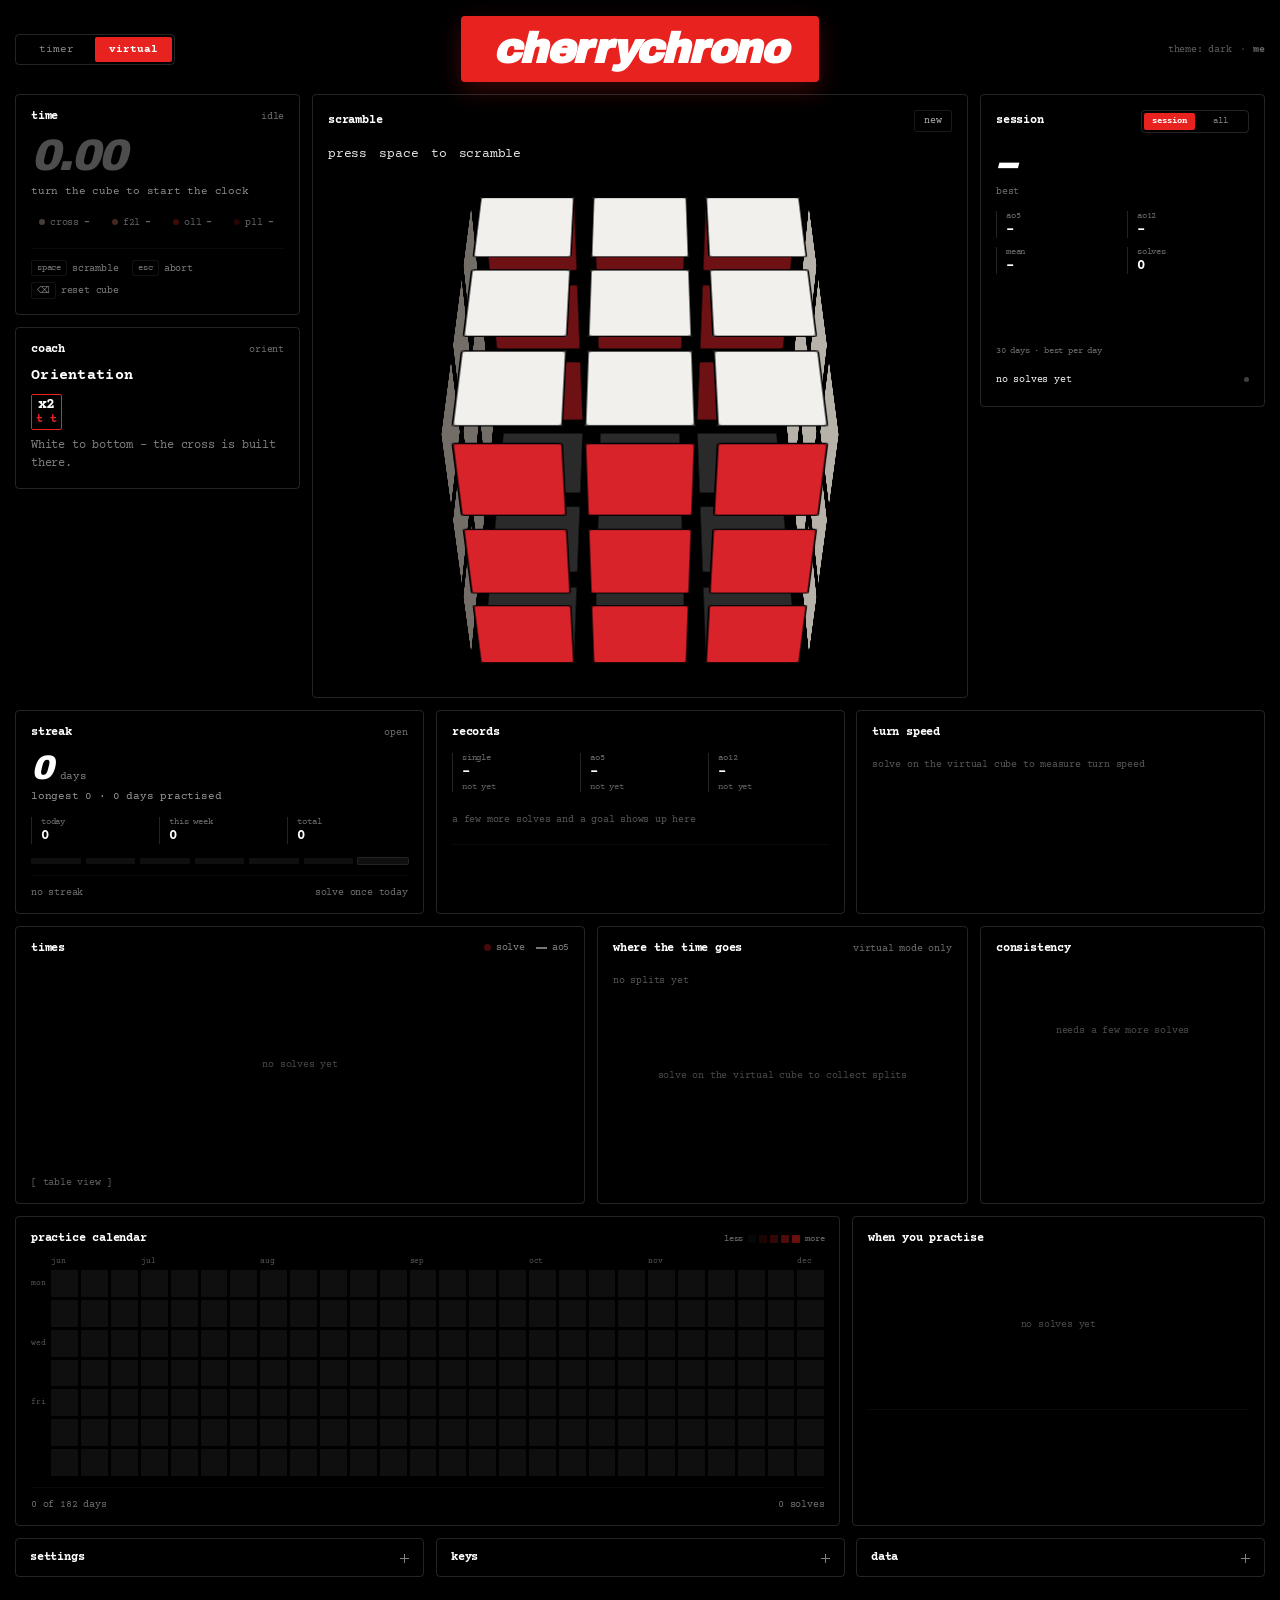
==== commit 9a3ed2a3: "Fix the light theme: no black frame, no blinking timer Zwei Fehler, eine Ursache je:  Der schwarze R" ====
--- a/index.html
+++ b/index.html
@@ -19,15 +19,16 @@
 
 <style>
   /*
-   * Die Seite gibt nur Untergrund, Schrift und den Akzent vor – alles Weitere
-   * bringt cube.css mit. Genau diese drei Werte erbt die App auch dort, wo sie
-   * eingebettet läuft; sie ist deshalb hier nicht anders gebaut als dort.
+   * Untergrund und Schriftfarbe kommen aus DEN VARIABLEN, nicht als feste
+   * Werte. Sonst bleibt die Seite schwarz, während die App auf Hell umschaltet
+   * – zu sehen als schwarzer Rand rings um die Karten, denn der Body ist
+   * grösser als das, was die App füllt.
    */
   html, body { margin: 0; padding: 0; min-height: 100%; }
 
   body {
-    background: #000;
-    color: #fff;
+    background: var(--cb-bg);
+    color: var(--cb-ink);
     font-family: 'Courier Prime', 'Courier New', Courier, monospace;
     font-size: 13px;
     letter-spacing: -0.2px;
@@ -42,8 +43,23 @@
 
   ::-webkit-scrollbar { width: 4px; height: 4px; }
   ::-webkit-scrollbar-track { background: transparent; }
-  ::-webkit-scrollbar-thumb { background: #333; }
+  ::-webkit-scrollbar-thumb { background: var(--cb-line); }
 </style>
+
+<script>
+  /*
+   * Das Thema MUSS vor dem ersten Malen stehen. Käme es erst mit embed.js,
+   * sähe man bei jedem Laden im hellen Thema kurz die schwarze Seite
+   * aufblitzen – ein Flackern, das kein Übergang glätten kann, weil es der
+   * erste Bildaufbau ist. Deshalb hier, klassisches Script, ohne defer.
+   */
+  (function () {
+    var theme = 'dark';
+    try { theme = localStorage.getItem('cherrychrono:v1:theme') || localStorage.getItem('milxn-theme') || 'dark'; }
+    catch (e) { /* localStorage kann blockiert sein */ }
+    document.documentElement.setAttribute('data-theme', theme);
+  })();
+</script>
 </head>
 <body>
   <div id="cherrychrono"></div>
--- a/cube.css
+++ b/cube.css
@@ -31,21 +31,22 @@
   --cb-hint-gap: 92px;   /* Abstand der versetzten Tafeln zur Würfelfläche */
 
   /*
-   * Linien und Flächen als neutrales Grau mit Deckkraft statt als feste Farbe:
-   * derselbe Wert trägt dadurch auf schwarzem wie auf weissem Grund, und die
-   * einbettende Seite darf ihr Thema umschalten, ohne dass hier etwas nachzieht.
+   * Linien, Flächen und Farben stehen NICHT hier, sondern in den beiden
+   * Themenblöcken weiter unten. Stünden sie zusätzlich hier, wäre bei jeder
+   * Änderung die Frage, welche der beiden Angaben gerade gewinnt – und das
+   * hängt an einem data-Attribut, das JavaScript setzt.
    */
-  --cb-line: rgba(128, 128, 128, 0.26);
-  --cb-line-soft: rgba(128, 128, 128, 0.14);
-  --cb-fill: rgba(128, 128, 128, 0.12);
-  --cb-bar: color-mix(in srgb, var(--cb-accent) 55%, transparent);
-
   --cb-display: 'Archivo Black', 'Arial Black', Impact, sans-serif;
   --cb-radius: 4px;      /* der Radius des Logo-Chips, überall derselbe */
   --cb-gap: 12px;
 
   text-align: left;
+  -webkit-user-select: none;
+  -moz-user-select: none;
+  -ms-user-select: none;
   user-select: none;
+  -webkit-touch-callout: none;
+  -webkit-tap-highlight-color: transparent;
 
   /*
    * Bezug für die Abfragen weiter unten. Es zählt die Breite, die die
@@ -55,36 +56,82 @@
   container-type: inline-size;
 }
 
-/*
- * Akzent und die Rampe der Abschnitte – cross · f2l · oll · pll, hell nach
- * dunkel. EINE Farbe in vier Stufen, weil die vier Abschnitte eine feste
- * Reihenfolge haben; vier verschiedene Farben würden behaupten, sie wären
- * gleichrangig.
- *
- * Je Untergrund eigene Stufen: die Rampe muss sich innerhalb ihrer vier
- * Schritte unterscheiden UND vom Grund abheben. Auf Schwarz geht das nach oben
- * (hell), auf Weiss nach unten (dunkel); dieselben vier Werte für beides gibt
- * es nicht. Welcher Fall vorliegt, misst embed.js an der geerbten Schriftfarbe.
+.cb-app * {
+  -webkit-user-select: none;
+  -moz-user-select: none;
+  -ms-user-select: none;
+  user-select: none;
+  -webkit-touch-callout: none;
+  -webkit-tap-highlight-color: transparent;
+}
+
+/* ── Die beiden Themen ──────────────────────────────────────────────────
+ *
+ * Untergrund, Schrift, Linien, Flächen und der Tooltip-Grund sind Wert für
+ * Wert die des Dashboards (dashboard/public/style.css). Wer beide Seiten
+ * nebeneinander offen hat, soll keinen Unterschied sehen.
+ *
+ * Die vier Abschnittsfarben sind bewusst NICHT von dort übernommen. Sie sind
+ * keine Themenfarbe, sondern eine Skala: cross · f2l · oll · pll liegen im
+ * gestapelten Balken direkt aneinander, und in der Rampe des Dashboards liegen
+ * zwei Nachbarn nur ΔE 13,6 auseinander – zu wenig, um f2l von oll zu
+ * unterscheiden. Die Stufen hier sind auf ≥ 15 aufgezogen und mit
+ * scripts/validate_palette.js geprüft, sonst identisch im Charakter.
  *
  * Der Tooltip steht ausserhalb von .cb-app (siehe unten) und braucht dieselben
  * Werte – deshalb hier gemeinsam, statt sie zweimal zu notieren.
  */
-.cb-app, .cb-tip {
+:root, :root[data-theme="dark"], body[data-theme="dark"], .cb-app[data-theme="dark"], .cb-tip[data-theme="dark"] {
+  color-scheme: dark;
+  --cb-bg: #000000;
+  --cb-ink: #ffffff;
+  --cb-line: rgba(255, 255, 255, 0.14);
+  --cb-line-soft: rgba(255, 255, 255, 0.08);
+  --cb-fill: rgba(255, 255, 255, 0.06);
+  --cb-tip-bg: #0a0a0a;
+
   --cb-accent: var(--accent, #e8221f);
   --cb-p0: #ffd6c9;
   --cb-p1: #fb8f68;
   --cb-p2: #e5231a;
   --cb-p3: #8a0d0a;
-}
-
-.cb-app[data-theme="light"], .cb-tip[data-theme="light"] {
+  --cb-bar: color-mix(in srgb, var(--cb-accent) 55%, transparent);
+}
+
+:root[data-theme="light"], body[data-theme="light"], .cb-app[data-theme="light"], .cb-tip[data-theme="light"] {
+  color-scheme: light;
+  --cb-bg: #ffffff;
+  --cb-ink: #000000;
+  --cb-line: rgba(0, 0, 0, 0.16);
+  --cb-line-soft: rgba(0, 0, 0, 0.09);
+  --cb-fill: rgba(0, 0, 0, 0.05);
+  --cb-tip-bg: #ffffff;
+
+  --cb-accent: var(--accent, #e8221f);
   --cb-p0: #fca07f;
   --cb-p1: #ee4a2c;
   --cb-p2: #ab120d;
   --cb-p3: #4f0b09;
-
-  /* Auf Weiss trägt dieselbe Deckkraft weniger – der Balken darf kräftiger. */
   --cb-bar: color-mix(in srgb, var(--cb-accent) 78%, transparent);
+}
+
+/*
+ * Der Themenwechsel läuft OHNE Überblendung – und das ist Absicht.
+ *
+ * Blendet man Untergrund und Schrift gleichzeitig in entgegengesetzte
+ * Richtungen (schwarz→weiss und weiss→schwarz), müssen sich beide in der Mitte
+ * treffen: dort steht Grau auf Grau. Nachgemessen fällt der Kontrast der
+ * Zeitangabe dabei auf 1,08:1 – sie ist für ein paar Bilder schlicht weg und
+ * kommt dann wieder. Das war das Flackern, und es lässt sich nicht
+ * wegtimen: es steckt in der Überblendung selbst.
+ *
+ * Ein harter Schnitt hat diesen Punkt nicht. Er ist die einzige bewusste
+ * Abweichung vom Dashboard, das mit 0,3 s überblendet (und denselben Durchgang
+ * hat, dort nur weniger sichtbar, weil nichts auf 30 % Deckkraft steht).
+ */
+html, body, .cb-app {
+  background-color: var(--cb-bg);
+  color: var(--cb-ink);
 }
 
 .cb-app *,
@@ -168,6 +215,42 @@
   font-size: 10px;
   opacity: 0.45;
   text-transform: lowercase;
+  display: flex;
+  align-items: center;
+  justify-content: flex-end;
+  gap: 8px;
+}
+
+.cb-top-meta .cb-meta-dot {
+  opacity: 0.6;
+  user-select: none;
+}
+
+.cb-top-meta a.cb-theme-toggle {
+  color: inherit;
+  text-decoration: none;
+  font-weight: 400;
+  opacity: 0.85;
+  transition: opacity 0.15s ease, color 0.15s ease;
+  cursor: pointer;
+}
+
+.cb-top-meta a.cb-theme-toggle:hover {
+  opacity: 1;
+  color: var(--cb-accent);
+}
+
+.cb-top-meta a.cb-me-link {
+  color: inherit;
+  text-decoration: none;
+  font-weight: 700;
+  opacity: 0.85;
+  transition: opacity 0.15s ease, color 0.15s ease;
+}
+
+.cb-top-meta a.cb-me-link:hover {
+  opacity: 1;
+  color: var(--cb-accent);
 }
 
 /* ── Logo ───────────────────────────────────────────────────────────────
@@ -220,6 +303,13 @@
  * beim Wechsel hinüber – die Bewegung sagt, dass es zwei Zustände desselben
  * Schalters sind und nicht zwei Knöpfe.
  */
+.cb-app[data-touch-only="true"] .cb-switch[data-key="mode"],
+@media (hover: none) and (pointer: coarse) {
+  .cb-switch[data-key="mode"] {
+    display: none !important;
+  }
+}
+
 .cb-switch {
   position: relative;
   display: grid;
@@ -402,7 +492,15 @@
  * die Zahl tritt zurück.
  */
 /* Die Karte ist im Timer-Modus zugleich die Fläche, die man antippt. */
-.cb-timecard { touch-action: manipulation; }
+.cb-timecard {
+  touch-action: none;
+  -webkit-user-select: none;
+  -moz-user-select: none;
+  -ms-user-select: none;
+  user-select: none;
+  -webkit-touch-callout: none;
+  -webkit-tap-highlight-color: transparent;
+}
 
 .cb-time {
   font-family: var(--cb-display);
@@ -411,7 +509,14 @@
   letter-spacing: -0.045em;
   line-height: 0.95;
   font-variant-numeric: tabular-nums;
-  transition: color 0.15s ease, opacity 0.15s ease;
+
+  /*
+   * Nur die Deckkraft wird weich geblendet. Die FARBE springt: beim Halten
+   * soll die Zahl sofort rot sein, nicht in einer Achtelsekunde dorthin
+   * kriechen – und beim Themenwechsel folgt sie so dem Takt der Seite,
+   * statt ihm vorauszulaufen.
+   */
+  transition: opacity 0.15s ease;
 }
 
 /*
@@ -567,6 +672,10 @@
 .cb-app[data-state="scrambling"] .cb-cube,
 .cb-app[data-state="ready"] .cb-cube {
   animation: cbSpin 28s linear infinite;
+}
+
+.cb-app[data-spun="true"] .cb-cube {
+  animation: none !important;
 }
 
 .cb-app[data-state="solved"] .cb-cube {
@@ -1127,10 +1236,10 @@
   pointer-events: none;
   min-width: 120px;
   padding: 8px 10px;
-  border: 1px solid rgba(128, 128, 128, 0.35);
+  border: 1px solid var(--cb-line);
   border-radius: 4px;
-  background: #0a0a0a;
-  color: #fff;
+  background: var(--cb-tip-bg);
+  color: var(--cb-ink);
   font-family: 'Courier Prime', 'Courier New', monospace;
   font-size: 10px;
   line-height: 1.5;
@@ -1141,9 +1250,8 @@
   transition: opacity 0.1s ease, visibility 0.1s ease;
 }
 
+/* Auf Weiss trägt derselbe Schatten zu dick auf. */
 .cb-tip[data-theme="light"] {
-  background: #ffffff;
-  color: #000000;
   box-shadow: 0 10px 30px rgba(0, 0, 0, 0.18);
 }
 
@@ -1537,6 +1645,33 @@
 
 .cb-data-actions { display: flex; flex-wrap: wrap; gap: 6px; margin-top: 12px; }
 
+/* ── Geräte ohne Tastatur ───────────────────────────────────────────────
+ *
+ * `data-touch` setzt embed.js, wenn weder Zeigegerät noch Hover vorhanden
+ * sind. Zu sehen ist dann nur, was dort auch geht: die Stoppuhr. Der virtuelle
+ * Würfel bleibt WÄHLBAR – an ein Tablet kann eine Tastatur kommen –, aber er
+ * trägt sichtbar, dass er eine braucht, statt den Nutzer raten zu lassen.
+ */
+.cb-app[data-touch] .cb-keys { display: none; }
+
+.cb-app[data-touch] .cb-switch[data-key="mode"] button[data-value="virtual"] {
+  opacity: 0.4;
+}
+
+.cb-app[data-touch][data-mode="virtual"] .cb-switch[data-key="mode"] button[data-value="virtual"] {
+  opacity: 1;
+}
+
+/* Die Zeit-Karte ist dort die Bedienfläche – das darf man ihr ansehen. */
+.cb-app[data-touch][data-mode="timer"] .cb-timecard {
+  cursor: pointer;
+  -webkit-tap-highlight-color: transparent;
+}
+
+.cb-app[data-touch][data-mode="timer"] .cb-timecard:active {
+  border-color: var(--cb-accent);
+}
+
 /* ── Kleine Displays ────────────────────────────────────────────────── */
 
 /*
